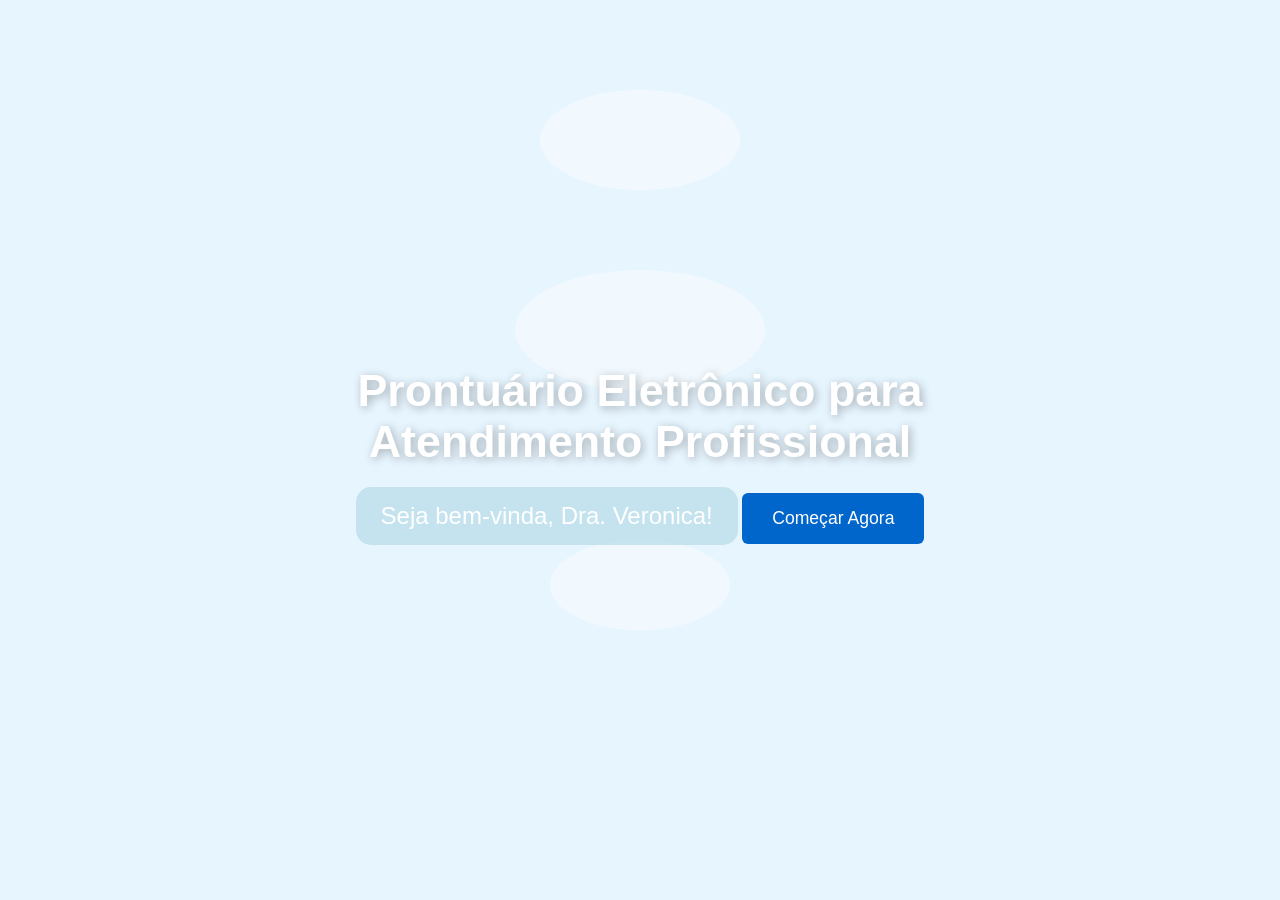
==== index.html @ eff9f122 "Add files via upload" ====
<!DOCTYPE html>
<html lang="pt-BR">
<head>
<meta charset="UTF-8" />
<meta name="viewport" content="width=device-width, initial-scale=1.0"/>
<title>Prontuário Eletrônico</title>

<style>
body, html {
  margin: 0;
  padding: 0;
  width: 100%;
  height: 100%;
  font-family: Arial, sans-serif;
  overflow-x: hidden;
}

.hero {
  background-image: url('img/Veronica.jpeg');
  background-size: cover;
  background-position: center 30%;
  width: 100%;
  height: 100vh;
  position: relative;
  display: flex;
  align-items: center;
  justify-content: center;
}

.overlay {
  position: absolute;
  top: 0;
  left: 0;
  width: 100%;
  height: 100%;
  background: rgba(135, 206, 250, 0.2);
  z-index: 1;
}

.cloud {
  position: absolute;
  background: rgba(255, 255, 255, 0.4);
  border-radius: 50%;
  width: 200px;
  height: 100px;
  top: 10%;
  animation: floatCloud 60s linear infinite;
  z-index: 2;
}

.cloud:nth-child(2) { top: 30%; width: 250px; height: 120px; animation-duration: 80s; }
.cloud:nth-child(3) { top: 60%; width: 180px; height: 90px; animation-duration: 100s; }

@keyframes floatCloud {
  0% { left: -250px; }
  100% { left: 100%; }
}

.hero-content {
  position: relative;
  z-index: 3;
  text-align: center;
  max-width: 600px;
  color: #ffffff;
}

.hero-content h1 {
  font-size: 2.8rem;
  margin-bottom: 20px;
  text-shadow: 2px 2px 10px rgba(0,0,0,0.3);
}

.hero-content .welcome {
  font-size: 1.5rem;
  padding: 15px 25px;
  background: rgba(173, 216, 230, 0.6);
  border-radius: 15px;
  display: inline-block;
  text-shadow: none;
  margin-bottom: 20px;
}

.hero-content .btn {
  padding: 15px 30px;
  font-size: 1.1rem;
  border: none;
  border-radius: 6px;
  cursor: pointer;
  background: #0066cc;
  color: white;
  transition: .3s ease;
}

.hero-content .btn:hover {
  background: #004a99;
}

@media (max-width: 768px) {
  .hero-content h1 { font-size: 2rem; }
  .hero-content .welcome { font-size: 1.2rem; padding: 10px 15px; }
  .hero-content .btn { width: 100%; }
}
</style>
</head>

<body>
<div class="hero">
  <div class="overlay"></div>
  <div class="cloud"></div>
  <div class="cloud"></div>
  <div class="cloud"></div>

  <div class="hero-content">
    <h1>Prontuário Eletrônico para Atendimento Profissional</h1>
    <div class="welcome">Seja bem-vinda, Dra. Veronica!</div>
    <button class="btn" onclick="window.location.href='login.html'">Começar Agora</button>
  </div>
</div>
</body>
</html>
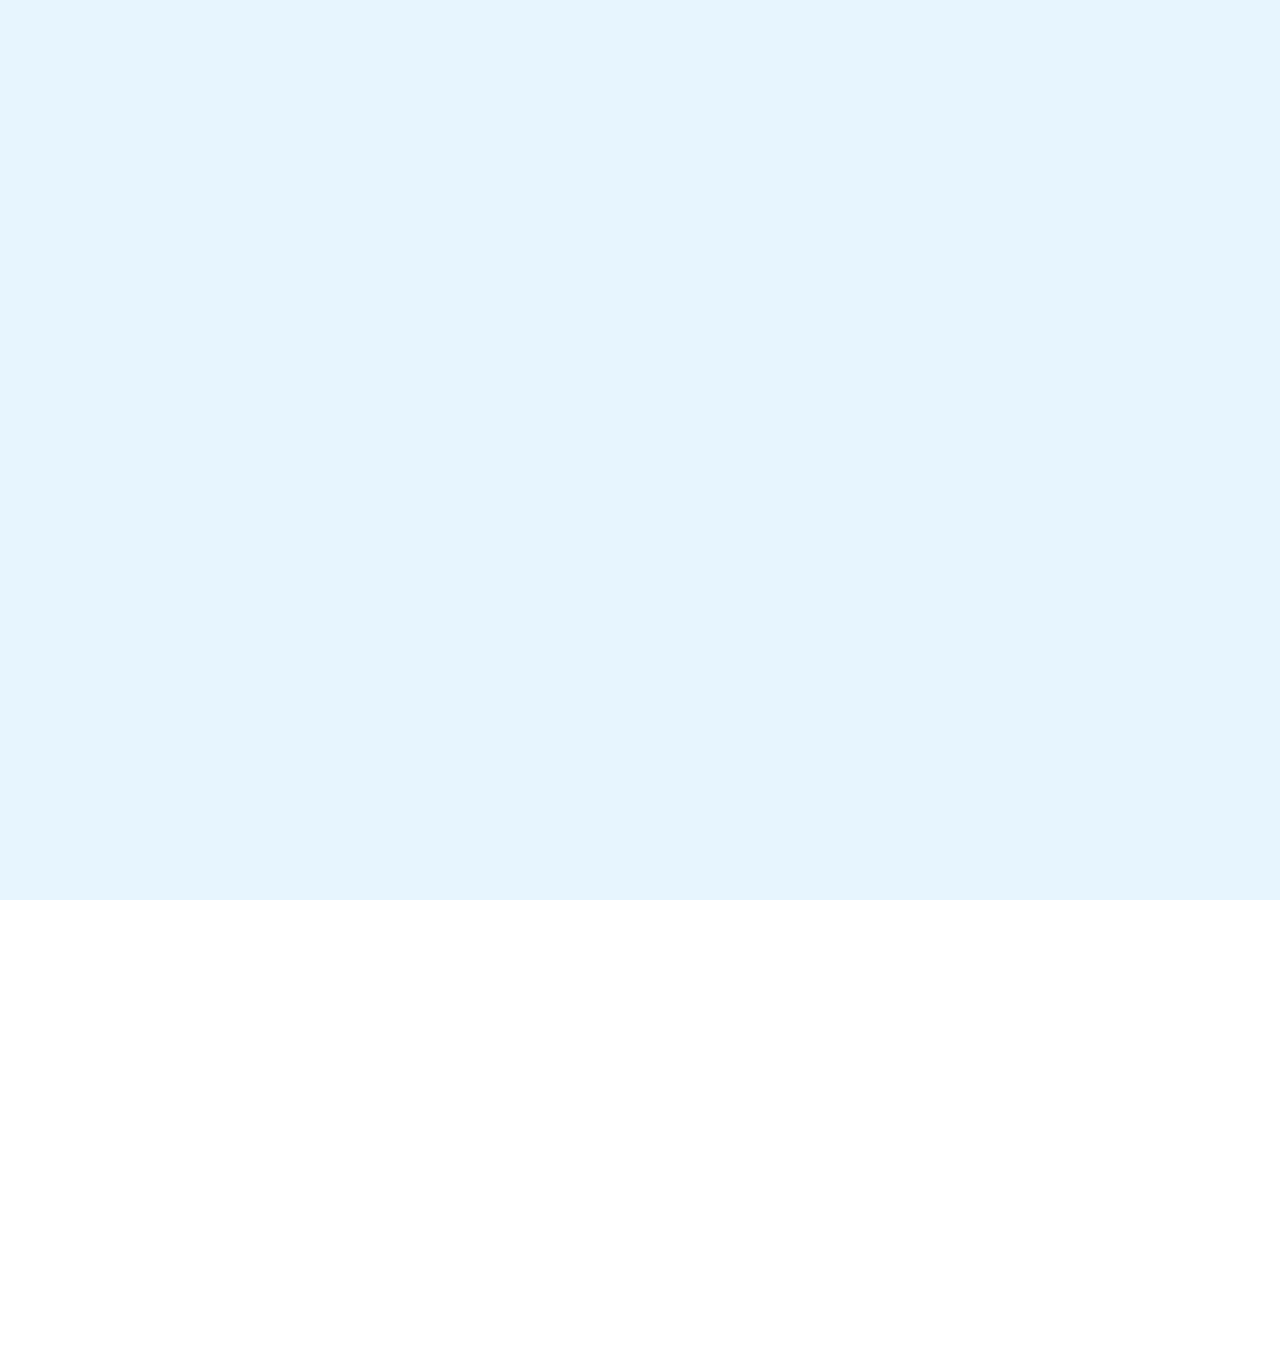
==== commit 8f4ebbeb: "Add files via upload" ====
--- a/index.html
+++ b/index.html
@@ -4,7 +4,6 @@
 <meta charset="UTF-8" />
 <meta name="viewport" content="width=device-width, initial-scale=1.0"/>
 <title>Prontuário Eletrônico</title>
-
 <style>
 body, html {
   margin: 0;
@@ -12,9 +11,8 @@
   width: 100%;
   height: 100%;
   font-family: Arial, sans-serif;
-  overflow-x: hidden;
+  overflow: hidden;
 }
-
 .hero {
   background-image: url('img/Veronica.jpeg');
   background-size: cover;
@@ -22,64 +20,53 @@
   width: 100%;
   height: 100vh;
   position: relative;
-  display: flex;
-  align-items: center;
-  justify-content: center;
 }
-
 .overlay {
   position: absolute;
+  top:0; left:0;
+  width:100%;
+  height:100%;
+  background: rgba(135,206,250,0.2);
+  z-index:1;
+}
+.cloud-top, .cloud-bottom {
+  position: absolute;
+  width: 100%;
+  height: 50%;
+  background: linear-gradient(to bottom, rgba(255,255,255,0.8), rgba(255,255,255,0));
+  z-index: 3;
   top: 0;
   left: 0;
-  width: 100%;
-  height: 100%;
-  background: rgba(135, 206, 250, 0.2);
-  z-index: 1;
+  transition: all 2s ease-in-out;
 }
-
-.cloud {
+.cloud-bottom {
+  top: 50%;
+  background: linear-gradient(to top, rgba(255,255,255,0.8), rgba(255,255,255,0));
+}
+.hero-content {
   position: absolute;
-  background: rgba(255, 255, 255, 0.4);
-  border-radius: 50%;
-  width: 200px;
-  height: 100px;
-  top: 10%;
-  animation: floatCloud 60s linear infinite;
-  z-index: 2;
+  top:50%;
+  left:50%;
+  transform: translate(-50%, -50%);
+  z-index: 4;
+  text-align: center;
+  opacity: 0;
+  transition: opacity 1s ease-in-out 2s;
+  color: #fff;
 }
-
-.cloud:nth-child(2) { top: 30%; width: 250px; height: 120px; animation-duration: 80s; }
-.cloud:nth-child(3) { top: 60%; width: 180px; height: 90px; animation-duration: 100s; }
-
-@keyframes floatCloud {
-  0% { left: -250px; }
-  100% { left: 100%; }
-}
-
-.hero-content {
-  position: relative;
-  z-index: 3;
-  text-align: center;
-  max-width: 600px;
-  color: #ffffff;
-}
-
 .hero-content h1 {
   font-size: 2.8rem;
   margin-bottom: 20px;
   text-shadow: 2px 2px 10px rgba(0,0,0,0.3);
 }
-
 .hero-content .welcome {
   font-size: 1.5rem;
   padding: 15px 25px;
-  background: rgba(173, 216, 230, 0.6);
+  background: rgba(173,216,230,0.6);
   border-radius: 15px;
   display: inline-block;
-  text-shadow: none;
   margin-bottom: 20px;
 }
-
 .hero-content .btn {
   padding: 15px 30px;
   font-size: 1.1rem;
@@ -90,31 +77,33 @@
   color: white;
   transition: .3s ease;
 }
-
-.hero-content .btn:hover {
-  background: #004a99;
-}
-
-@media (max-width: 768px) {
+.hero-content .btn:hover { background: #004a99; }
+@media (max-width:768px) {
   .hero-content h1 { font-size: 2rem; }
   .hero-content .welcome { font-size: 1.2rem; padding: 10px 15px; }
-  .hero-content .btn { width: 100%; }
+  .hero-content .btn { width:100%; }
 }
 </style>
 </head>
-
 <body>
 <div class="hero">
   <div class="overlay"></div>
-  <div class="cloud"></div>
-  <div class="cloud"></div>
-  <div class="cloud"></div>
-
-  <div class="hero-content">
-    <h1>Prontuário Eletrônico para Atendimento Profissional</h1>
+  <div class="cloud-top" id="cloud-top"></div>
+  <div class="cloud-bottom" id="cloud-bottom"></div>
+  <div class="hero-content" id="hero-content">
+    <h1>Prontuário Eletrônico</h1>
     <div class="welcome">Seja bem-vinda, Dra. Veronica!</div>
     <button class="btn" onclick="window.location.href='login.html'">Começar Agora</button>
   </div>
 </div>
+<script>
+window.addEventListener('load', () => {
+  document.getElementById('cloud-top').style.top = '-50%';
+  document.getElementById('cloud-bottom').style.top = '100%';
+  setTimeout(() => {
+    document.getElementById('hero-content').style.opacity = 1;
+  }, 2000);
+});
+</script>
 </body>
 </html>
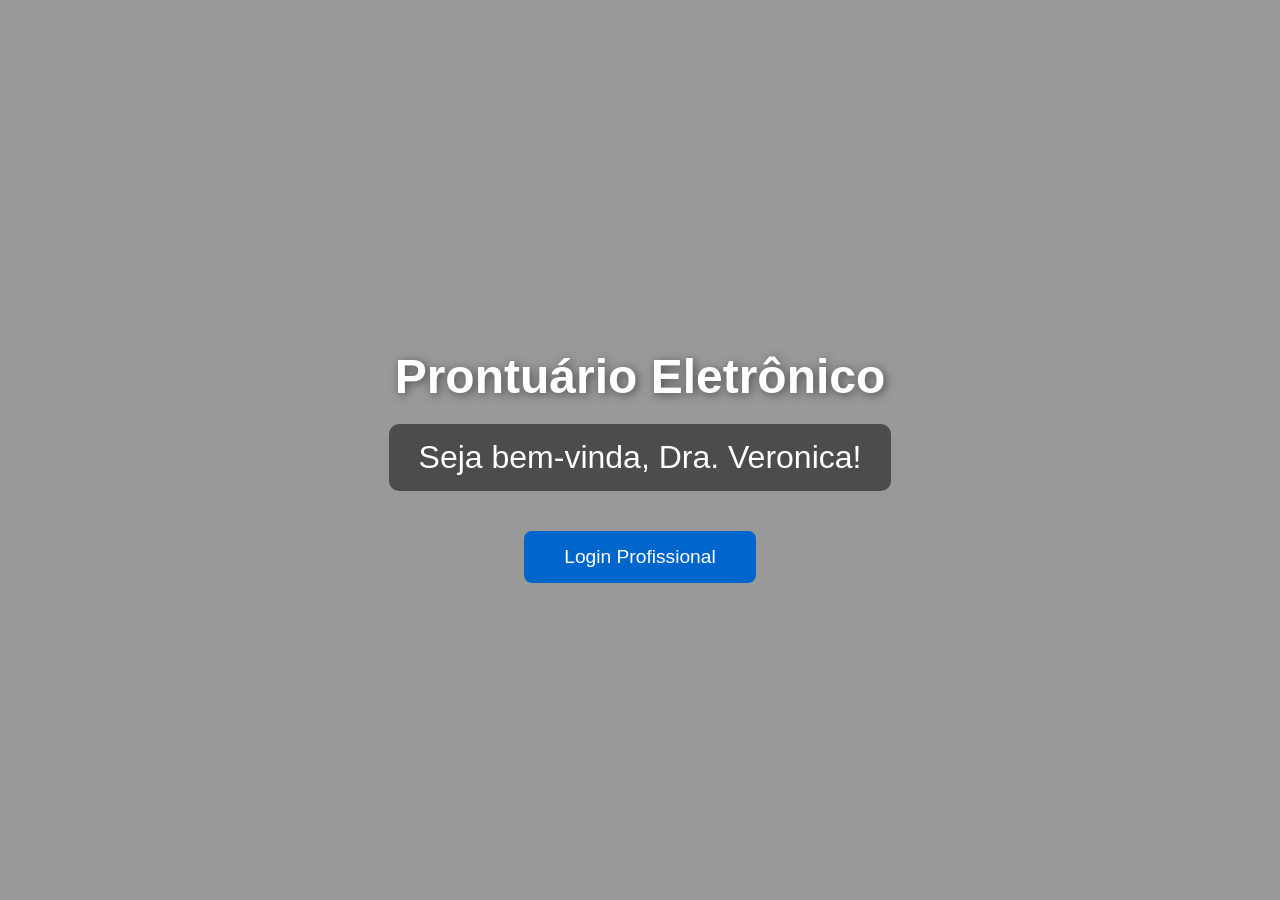
==== commit 3828313d: "Add files via upload" ====
--- a/index.html
+++ b/index.html
@@ -1,8 +1,8 @@
 <!DOCTYPE html>
 <html lang="pt-BR">
 <head>
-<meta charset="UTF-8" />
-<meta name="viewport" content="width=device-width, initial-scale=1.0"/>
+<meta charset="UTF-8">
+<meta name="viewport" content="width=device-width, initial-scale=1.0">
 <title>Prontuário Eletrônico</title>
 <style>
 body, html {
@@ -13,97 +13,84 @@
   font-family: Arial, sans-serif;
   overflow: hidden;
 }
+
 .hero {
-  background-image: url('img/Veronica.jpeg');
+  background-image: url('img/Veronica2.png');
   background-size: cover;
-  background-position: center 30%;
+  background-position: center 50%;
   width: 100%;
   height: 100vh;
   position: relative;
+  display: flex;
+  justify-content: center;
+  align-items: center;
+  flex-direction: column;
 }
+
 .overlay {
   position: absolute;
-  top:0; left:0;
+  top:0;
+  left:0;
   width:100%;
   height:100%;
-  background: rgba(135,206,250,0.2);
+  background: rgba(0,0,0,0.4);
   z-index:1;
 }
-.cloud-top, .cloud-bottom {
-  position: absolute;
-  width: 100%;
-  height: 50%;
-  background: linear-gradient(to bottom, rgba(255,255,255,0.8), rgba(255,255,255,0));
-  z-index: 3;
-  top: 0;
-  left: 0;
-  transition: all 2s ease-in-out;
+
+.hero-content {
+  position: relative;
+  z-index:2;
+  text-align: center;
+  color: #fff;
+  max-width: 700px;
 }
-.cloud-bottom {
-  top: 50%;
-  background: linear-gradient(to top, rgba(255,255,255,0.8), rgba(255,255,255,0));
+
+.hero-content h1 {
+  font-size: 3rem;
+  margin-bottom: 20px;
+  text-shadow: 2px 2px 10px rgba(0,0,0,0.5);
 }
-.hero-content {
-  position: absolute;
-  top:50%;
-  left:50%;
-  transform: translate(-50%, -50%);
-  z-index: 4;
-  text-align: center;
-  opacity: 0;
-  transition: opacity 1s ease-in-out 2s;
-  color: #fff;
+
+.hero-content .welcome {
+  font-size: 2rem;
+  margin-bottom: 40px;
+  background: rgba(0,0,0,0.5);
+  padding: 15px 30px;
+  border-radius: 10px;
 }
-.hero-content h1 {
-  font-size: 2.8rem;
-  margin-bottom: 20px;
-  text-shadow: 2px 2px 10px rgba(0,0,0,0.3);
+
+.hero-content .btn-login {
+  padding: 15px 40px;
+  font-size: 1.2rem;
+  border: none;
+  border-radius: 8px;
+  cursor: pointer;
+  background-color: #0066cc;
+  color: white;
+  transition: background 0.3s;
 }
-.hero-content .welcome {
-  font-size: 1.5rem;
-  padding: 15px 25px;
-  background: rgba(173,216,230,0.6);
-  border-radius: 15px;
-  display: inline-block;
-  margin-bottom: 20px;
+
+.hero-content .btn-login:hover {
+  background-color: #004a99;
 }
-.hero-content .btn {
-  padding: 15px 30px;
-  font-size: 1.1rem;
-  border: none;
-  border-radius: 6px;
-  cursor: pointer;
-  background: #0066cc;
-  color: white;
-  transition: .3s ease;
-}
-.hero-content .btn:hover { background: #004a99; }
+
 @media (max-width:768px) {
   .hero-content h1 { font-size: 2rem; }
-  .hero-content .welcome { font-size: 1.2rem; padding: 10px 15px; }
-  .hero-content .btn { width:100%; }
+  .hero-content .welcome { font-size: 1.5rem; padding: 10px 20px; }
+  .hero-content .btn-login { width: 80%; font-size: 1rem; }
 }
 </style>
 </head>
 <body>
+
 <div class="hero">
   <div class="overlay"></div>
-  <div class="cloud-top" id="cloud-top"></div>
-  <div class="cloud-bottom" id="cloud-bottom"></div>
-  <div class="hero-content" id="hero-content">
+  <div class="hero-content">
     <h1>Prontuário Eletrônico</h1>
     <div class="welcome">Seja bem-vinda, Dra. Veronica!</div>
-    <button class="btn" onclick="window.location.href='login.html'">Começar Agora</button>
+    <button class="btn-login" onclick="window.location.href='login.html'">Login Profissional</button>
   </div>
 </div>
-<script>
-window.addEventListener('load', () => {
-  document.getElementById('cloud-top').style.top = '-50%';
-  document.getElementById('cloud-bottom').style.top = '100%';
-  setTimeout(() => {
-    document.getElementById('hero-content').style.opacity = 1;
-  }, 2000);
-});
-</script>
+
 </body>
 </html>
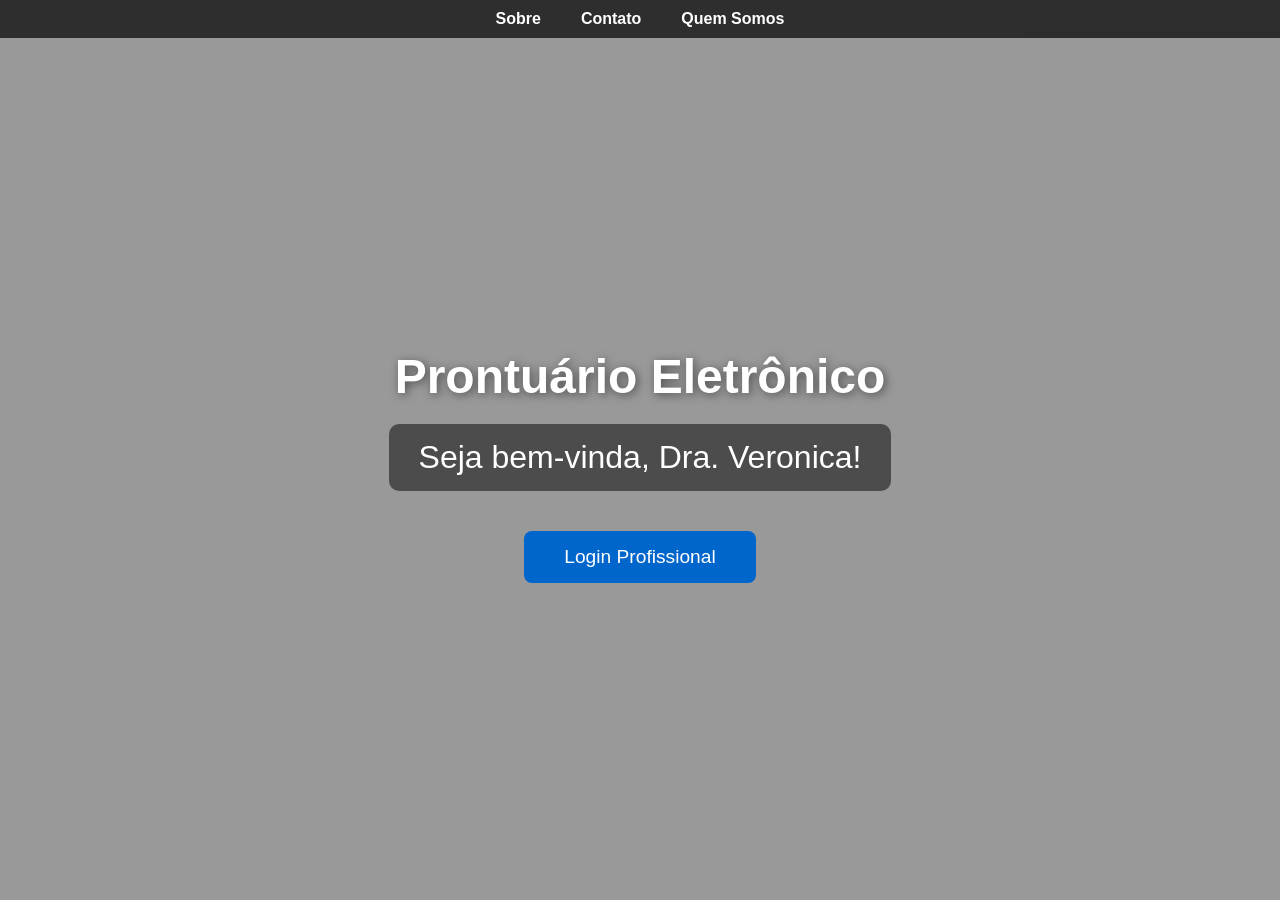
==== commit 0b767d0d: "Add files via upload" ====
--- a/index.html
+++ b/index.html
@@ -11,13 +11,39 @@
   width: 100%;
   height: 100%;
   font-family: Arial, sans-serif;
-  overflow: hidden;
+}
+
+header.navbar {
+  position: fixed;
+  top: 0;
+  width: 100%;
+  background: rgba(0,0,0,0.7);
+  z-index: 1000;
+  padding: 10px 0;
+}
+
+header.navbar nav {
+  display: flex;
+  justify-content: center;
+}
+
+header.navbar nav a {
+  color: white;
+  margin: 0 20px;
+  text-decoration: none;
+  font-weight: bold;
+  transition: color 0.3s;
+}
+
+header.navbar nav a:hover {
+  color: #00aaff;
 }
 
 .hero {
-  background-image: url('img/Veronica2.png');
+  background-image: url('img/Veronica2.jpeg');
   background-size: cover;
-  background-position: center 50%;
+  background-position: 50% 45%;
+  background-repeat: no-repeat;
   width: 100%;
   height: 100vh;
   position: relative;
@@ -83,6 +109,14 @@
 </head>
 <body>
 
+<header class="navbar">
+  <nav>
+    <a href="sobre.html">Sobre</a>
+    <a href="contato.html">Contato</a>
+    <a href="quem_somos.html">Quem Somos</a>
+  </nav>
+</header>
+
 <div class="hero">
   <div class="overlay"></div>
   <div class="hero-content">
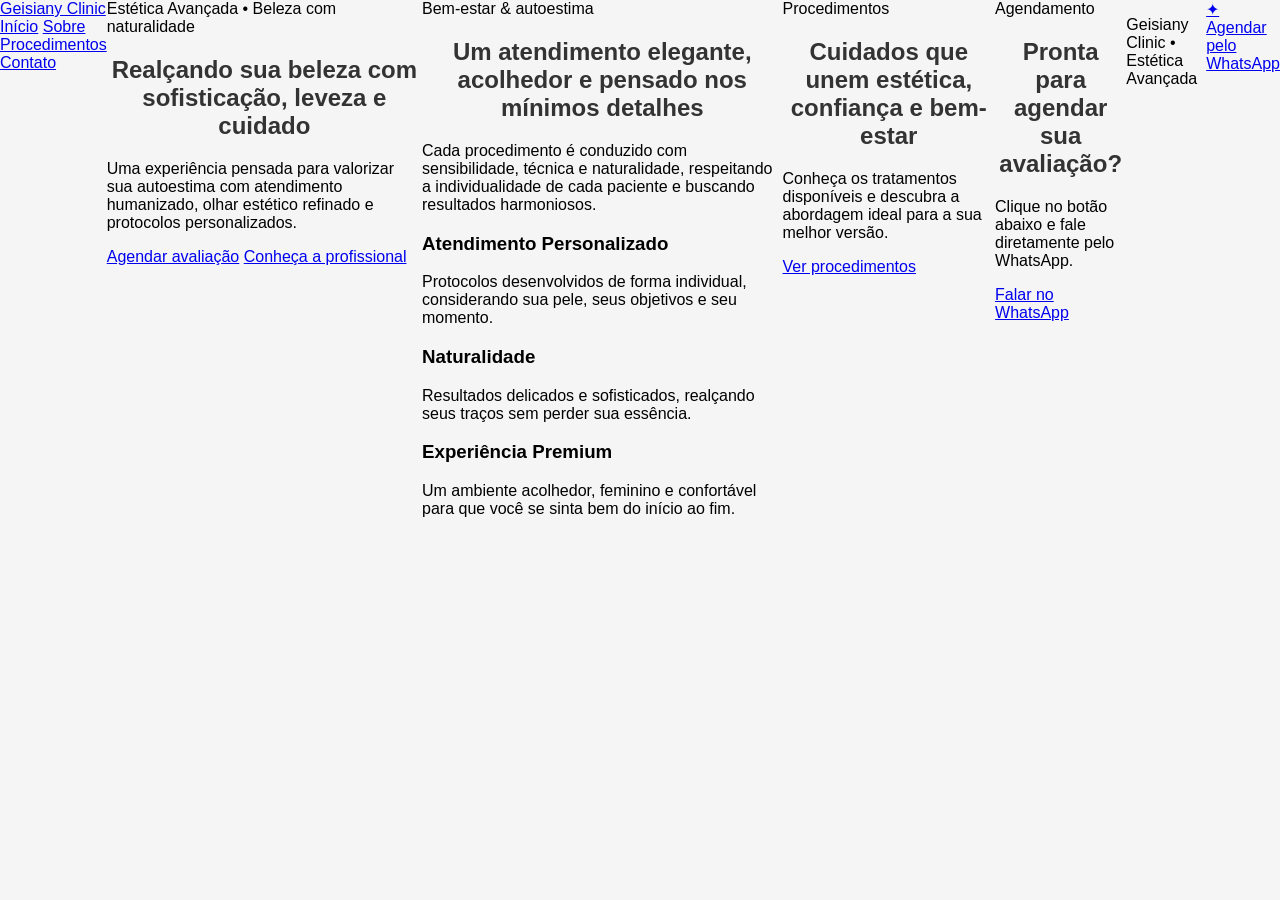
==== commit d3068d55: "Add files via upload" ====
--- a/index.html
+++ b/index.html
@@ -1,130 +1,119 @@
 <!DOCTYPE html>
 <html lang="pt-BR">
 <head>
-<meta charset="UTF-8">
-<meta name="viewport" content="width=device-width, initial-scale=1.0">
-<title>Prontuário Eletrônico</title>
-<style>
-body, html {
-  margin: 0;
-  padding: 0;
-  width: 100%;
-  height: 100%;
-  font-family: Arial, sans-serif;
-}
-
-header.navbar {
-  position: fixed;
-  top: 0;
-  width: 100%;
-  background: rgba(0,0,0,0.7);
-  z-index: 1000;
-  padding: 10px 0;
-}
-
-header.navbar nav {
-  display: flex;
-  justify-content: center;
-}
-
-header.navbar nav a {
-  color: white;
-  margin: 0 20px;
-  text-decoration: none;
-  font-weight: bold;
-  transition: color 0.3s;
-}
-
-header.navbar nav a:hover {
-  color: #00aaff;
-}
-
-.hero {
-  background-image: url('img/Veronica2.jpeg');
-  background-size: cover;
-  background-position: 50% 45%;
-  background-repeat: no-repeat;
-  width: 100%;
-  height: 100vh;
-  position: relative;
-  display: flex;
-  justify-content: center;
-  align-items: center;
-  flex-direction: column;
-}
-
-.overlay {
-  position: absolute;
-  top:0;
-  left:0;
-  width:100%;
-  height:100%;
-  background: rgba(0,0,0,0.4);
-  z-index:1;
-}
-
-.hero-content {
-  position: relative;
-  z-index:2;
-  text-align: center;
-  color: #fff;
-  max-width: 700px;
-}
-
-.hero-content h1 {
-  font-size: 3rem;
-  margin-bottom: 20px;
-  text-shadow: 2px 2px 10px rgba(0,0,0,0.5);
-}
-
-.hero-content .welcome {
-  font-size: 2rem;
-  margin-bottom: 40px;
-  background: rgba(0,0,0,0.5);
-  padding: 15px 30px;
-  border-radius: 10px;
-}
-
-.hero-content .btn-login {
-  padding: 15px 40px;
-  font-size: 1.2rem;
-  border: none;
-  border-radius: 8px;
-  cursor: pointer;
-  background-color: #0066cc;
-  color: white;
-  transition: background 0.3s;
-}
-
-.hero-content .btn-login:hover {
-  background-color: #004a99;
-}
-
-@media (max-width:768px) {
-  .hero-content h1 { font-size: 2rem; }
-  .hero-content .welcome { font-size: 1.5rem; padding: 10px 20px; }
-  .hero-content .btn-login { width: 80%; font-size: 1rem; }
-}
-</style>
+  <meta charset="UTF-8" />
+  <meta name="viewport" content="width=device-width, initial-scale=1.0" />
+  <title>Geisiany Clinic | Estética Avançada</title>
+  <link rel="stylesheet" href="style.css" />
 </head>
 <body>
+  <header class="navbar">
+    <div class="nav-wrapper">
+      <a class="brand" href="index.html">Geisiany Clinic</a>
+      <nav>
+        <a href="index.html">Início</a>
+        <a href="sobre.html">Sobre</a>
+        <a href="servicos.html">Procedimentos</a>
+        <a href="contato.html">Contato</a>
+      </nav>
+    </div>
+  </header>
 
-<header class="navbar">
-  <nav>
-    <a href="sobre.html">Sobre</a>
-    <a href="contato.html">Contato</a>
-    <a href="quem_somos.html">Quem Somos</a>
-  </nav>
-</header>
+  <section class="hero">
+    <div class="overlay"></div>
 
-<div class="hero">
-  <div class="overlay"></div>
-  <div class="hero-content">
-    <h1>Prontuário Eletrônico</h1>
-    <div class="welcome">Seja bem-vinda, Dra. Veronica!</div>
-    <button class="btn-login" onclick="window.location.href='login.html'">Login Profissional</button>
-  </div>
-</div>
+    <div class="hero-content">
+      <span class="tag">Estética Avançada • Beleza com naturalidade</span>
+      <h1>Realçando sua beleza com sofisticação, leveza e cuidado</h1>
+      <p>
+        Uma experiência pensada para valorizar sua autoestima com atendimento
+        humanizado, olhar estético refinado e protocolos personalizados.
+      </p>
 
+      <div class="hero-buttons">
+        <a href="https://wa.me/5537920007691?text=Olá,%20gostaria%20de%20agendar%20uma%20avaliação." target="_blank" rel="noopener" class="btn btn-primary">Agendar avaliação</a>
+        <a href="sobre.html" class="btn btn-secondary">Conheça a profissional</a>
+      </div>
+    </div>
+  </section>
+
+  <section class="section intro">
+    <div class="section-header">
+      <span class="mini-tag">Bem-estar & autoestima</span>
+      <h2>Um atendimento elegante, acolhedor e pensado nos mínimos detalhes</h2>
+      <p>
+        Cada procedimento é conduzido com sensibilidade, técnica e naturalidade,
+        respeitando a individualidade de cada paciente e buscando resultados
+        harmoniosos.
+      </p>
+    </div>
+
+    <div class="cards">
+      <article class="card">
+        <h3>Atendimento Personalizado</h3>
+        <p>
+          Protocolos desenvolvidos de forma individual, considerando sua pele,
+          seus objetivos e seu momento.
+        </p>
+      </article>
+
+      <article class="card">
+        <h3>Naturalidade</h3>
+        <p>
+          Resultados delicados e sofisticados, realçando seus traços sem perder
+          sua essência.
+        </p>
+      </article>
+
+      <article class="card">
+        <h3>Experiência Premium</h3>
+        <p>
+          Um ambiente acolhedor, feminino e confortável para que você se sinta
+          bem do início ao fim.
+        </p>
+      </article>
+    </div>
+  </section>
+
+  <section class="section highlight">
+    <div class="highlight-box">
+      <div>
+        <span class="mini-tag">Procedimentos</span>
+        <h2>Cuidados que unem estética, confiança e bem-estar</h2>
+        <p>
+          Conheça os tratamentos disponíveis e descubra a abordagem ideal para a
+          sua melhor versão.
+        </p>
+      </div>
+      <a href="servicos.html" class="btn btn-primary">Ver procedimentos</a>
+    </div>
+  </section>
+
+  <section class="section contact-cta">
+    <div class="section-header">
+      <span class="mini-tag">Agendamento</span>
+      <h2>Pronta para agendar sua avaliação?</h2>
+      <p>
+        Clique no botão abaixo e fale diretamente pelo WhatsApp.
+      </p>
+      <a href="https://wa.me/5537920007691?text=Olá,%20gostaria%20de%20agendar%20uma%20avaliação." target="_blank" rel="noopener" class="btn btn-primary">Falar no WhatsApp</a>
+    </div>
+  </section>
+
+  <footer class="footer">
+    <p>Geisiany Clinic • Estética Avançada</p>
+  </footer>
+
+  <a
+    href="https://wa.me/5537920007691?text=Olá,%20gostaria%20de%20agendar%20uma%20avaliação."
+    class="whatsapp-float"
+    target="_blank"
+    rel="noopener"
+    aria-label="Falar no WhatsApp"
+    title="Falar no WhatsApp"
+  >
+    <span class="wa-icon">✦</span>
+    <span class="wa-text">Agendar pelo WhatsApp</span>
+  </a>
 </body>
-</html>+</html>
--- a/style.css
+++ b/style.css
@@ -0,0 +1,68 @@
+body {
+  font-family: Arial, sans-serif;
+  background: #f5f5f5;
+  margin: 0;
+  padding: 0;
+  display: flex;
+  justify-content: center;
+  align-items: flex-start;
+  min-height: 100vh;
+}
+
+.container {
+  background: white;
+  margin-top: 50px;
+  padding: 20px;
+  border-radius: 8px;
+  width: 100%;
+  max-width: 600px;
+  box-shadow: 0 0 10px rgba(0,0,0,0.1);
+}
+
+h1, h2 {
+  text-align: center;
+  color: #333;
+}
+
+form {
+  display: flex;
+  flex-direction: column;
+  margin-bottom: 20px;
+}
+
+input, textarea, button {
+  margin-bottom: 10px;
+  padding: 10px;
+  font-size: 16px;
+  border-radius: 5px;
+  border: 1px solid #ccc;
+}
+
+button {
+  background-color: #007bff;
+  color: white;
+  border: none;
+  cursor: pointer;
+}
+
+button:hover {
+  background-color: #0056b3;
+}
+
+#pacientes-list, #historico {
+  max-height: 300px;
+  overflow-y: auto;
+  border-top: 1px solid #ccc;
+  padding-top: 10px;
+}
+
+.paciente, .atendimento {
+  margin-bottom: 10px;
+  padding: 8px;
+  background: #e0e0e0;
+  border-radius: 5px;
+}
+
+.paciente strong, .atendimento strong {
+  color: #007bff;
+}
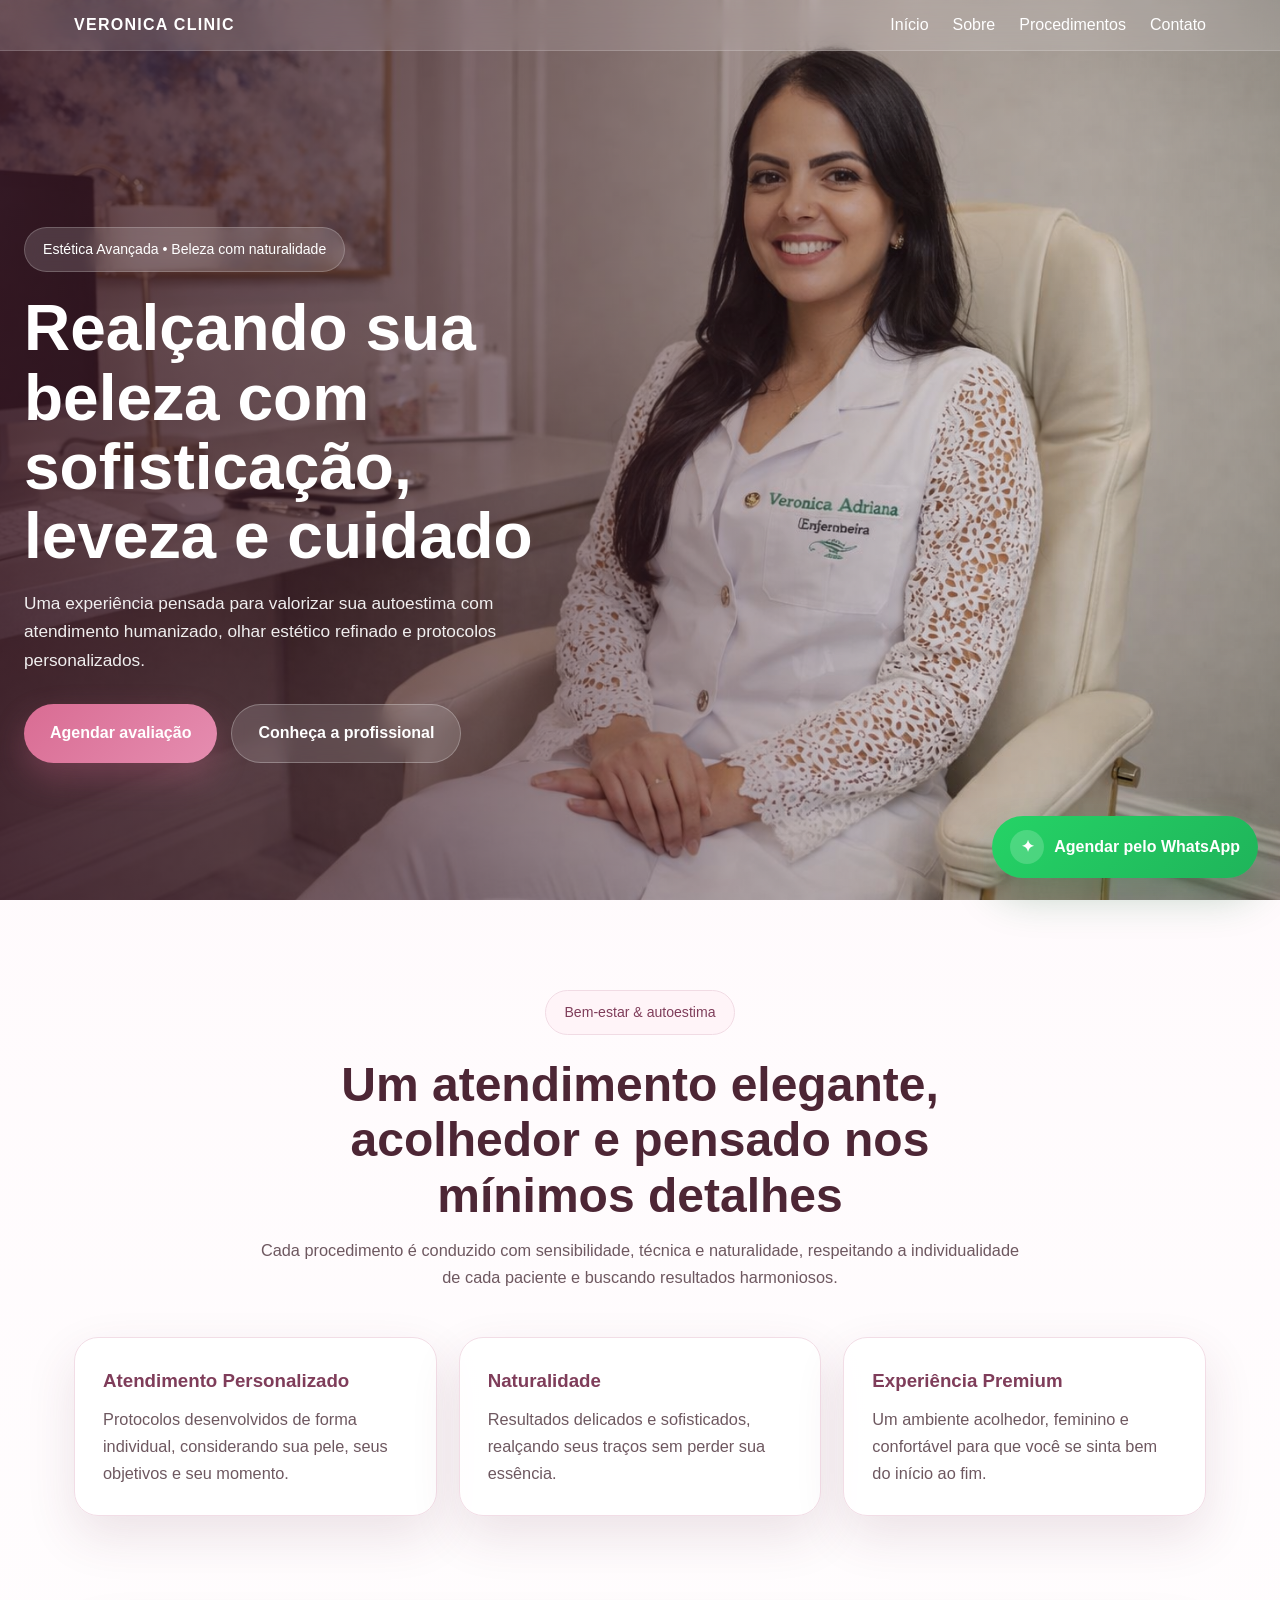
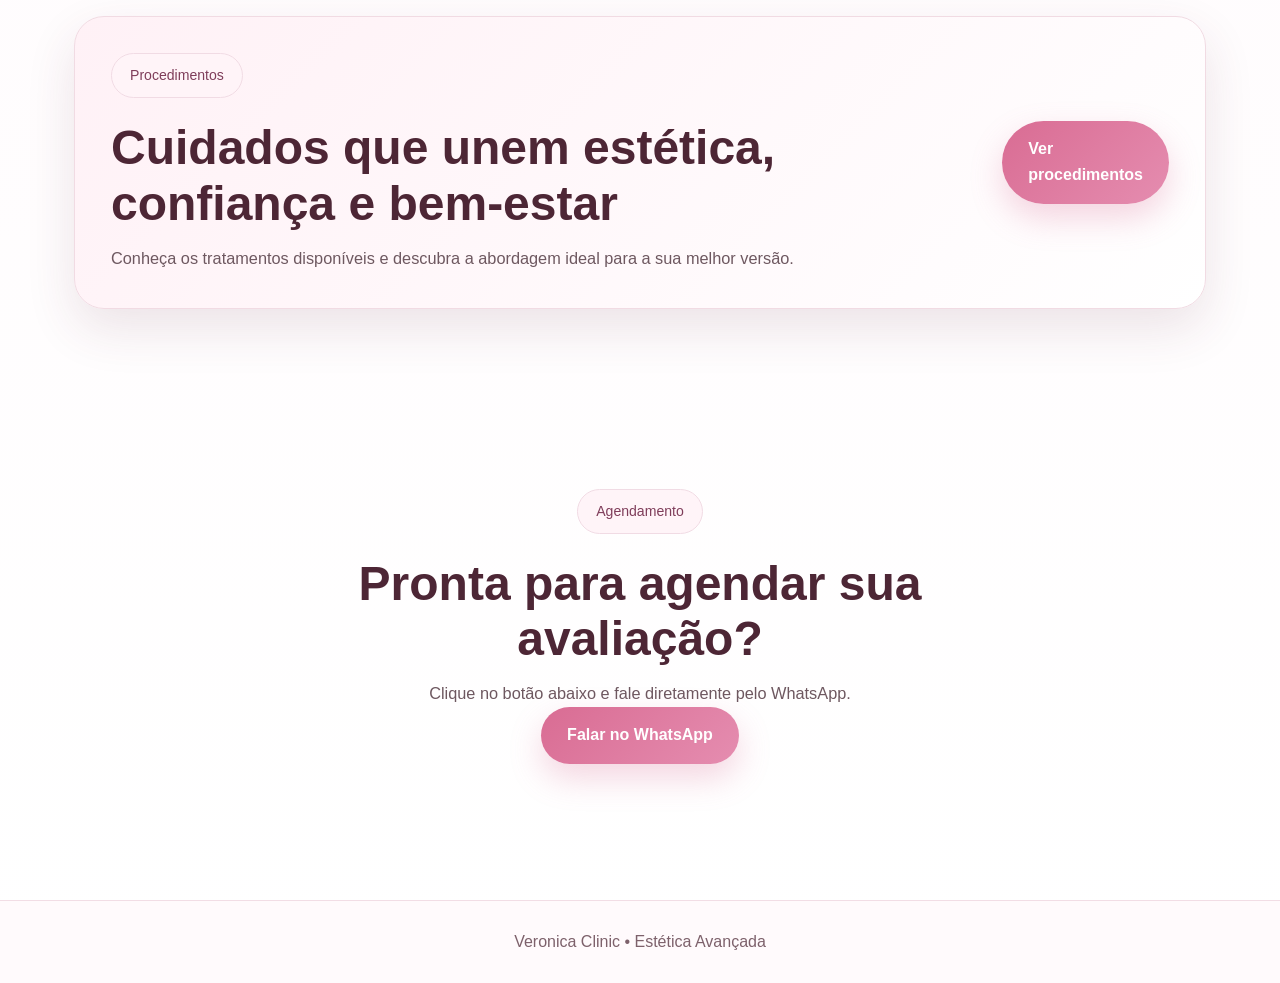
==== commit b3869a64: "Add files via upload" ====
--- a/index.html
+++ b/index.html
@@ -3,13 +3,13 @@
 <head>
   <meta charset="UTF-8" />
   <meta name="viewport" content="width=device-width, initial-scale=1.0" />
-  <title>Geisiany Clinic | Estética Avançada</title>
+  <title>Veronica Clinic | Estética Avançada</title>
   <link rel="stylesheet" href="style.css" />
 </head>
 <body>
   <header class="navbar">
     <div class="nav-wrapper">
-      <a class="brand" href="index.html">Geisiany Clinic</a>
+      <a class="brand" href="index.html">Veronica Clinic</a>
       <nav>
         <a href="index.html">Início</a>
         <a href="sobre.html">Sobre</a>
@@ -101,7 +101,7 @@
   </section>
 
   <footer class="footer">
-    <p>Geisiany Clinic • Estética Avançada</p>
+    <p>Veronica Clinic • Estética Avançada</p>
   </footer>
 
   <a
--- a/style.css
+++ b/style.css
@@ -1,68 +1,602 @@
-body {
-  font-family: Arial, sans-serif;
-  background: #f5f5f5;
+:root {
+  --rosa-principal: #d96c93;
+  --rosa-claro: #f7d9e4;
+  --rosa-suave: #fff4f8;
+  --rosa-quente: #c35680;
+  --vinho: #7f3d5a;
+  --texto: #47333a;
+  --branco: #ffffff;
+  --nude: #f8eef2;
+  --sombra: 0 20px 50px rgba(95, 43, 65, 0.12);
+  --radius: 24px;
+}
+
+* {
   margin: 0;
   padding: 0;
+  box-sizing: border-box;
+}
+
+html {
+  scroll-behavior: smooth;
+}
+
+body {
+  font-family: "Segoe UI", Arial, sans-serif;
+  color: var(--texto);
+  background: linear-gradient(to bottom, #fff8fb, #ffffff);
+  line-height: 1.65;
+}
+
+a {
+  text-decoration: none;
+}
+
+.navbar {
+  position: fixed;
+  top: 0;
+  width: 100%;
+  z-index: 1000;
+  background: rgba(255, 247, 250, 0.14);
+  backdrop-filter: blur(14px);
+  border-bottom: 1px solid rgba(255, 255, 255, 0.16);
+}
+
+.navbar.solid {
+  background: rgba(255, 251, 252, 0.96);
+  border-bottom: 1px solid #f1dbe4;
+}
+
+.nav-wrapper {
+  max-width: 1180px;
+  margin: 0 auto;
+  padding: 12px 24px;
   display: flex;
+  align-items: center;
+  justify-content: space-between;
+  gap: 20px;
+}
+
+.brand {
+  color: var(--branco);
+  font-weight: 700;
+  letter-spacing: 0.08em;
+  text-transform: uppercase;
+  font-size: 1rem;
+}
+
+.brand.dark {
+  color: var(--vinho);
+}
+
+.navbar nav {
+  display: flex;
+  gap: 24px;
+  flex-wrap: wrap;
+}
+
+.navbar nav a {
+  color: var(--branco);
+  font-weight: 500;
+  transition: 0.25s ease;
+}
+
+.dark-nav a {
+  color: var(--vinho) !important;
+}
+
+.navbar nav a:hover {
+  color: var(--rosa-claro);
+}
+
+.dark-nav a:hover {
+  color: var(--rosa-quente) !important;
+}
+
+.hero {
+  position: relative;
+  min-height: 100vh;
+  background-image: url('img/Veronica.jpeg');
+  background-size: cover;
+  background-position: right 18%;
+  background-repeat: no-repeat;
+  display: flex;
+  align-items: center;
+  padding: 150px 24px 60px;
+}
+
+.overlay {
+  position: absolute;
+  inset: 0;
+  background:
+    linear-gradient(
+      to right,
+      rgba(58, 23, 37, 0.78) 0%,
+      rgba(58, 23, 37, 0.55) 35%,
+      rgba(58, 23, 37, 0.18) 70%,
+      rgba(58, 23, 37, 0.06) 100%
+    );
+}
+
+.hero-content {
+  position: relative;
+  z-index: 2;
+  max-width: 760px;
+  color: var(--branco);
+}
+
+.tag,
+.mini-tag {
+  display: inline-block;
+  padding: 10px 18px;
+  border-radius: 999px;
+  margin-bottom: 22px;
+  font-size: 0.88rem;
+  backdrop-filter: blur(8px);
+}
+
+.tag {
+  background: rgba(255, 255, 255, 0.15);
+  border: 1px solid rgba(255, 255, 255, 0.2);
+  color: var(--branco);
+}
+
+.mini-tag {
+  background: var(--rosa-suave);
+  border: 1px solid #f1dbe4;
+  color: var(--vinho);
+}
+
+.hero h1,
+.page-hero h1 {
+  font-size: clamp(2.4rem, 5vw, 4.7rem);
+  line-height: 1.08;
+  margin-bottom: 18px;
+}
+
+.hero p,
+.page-hero p {
+  font-size: 1.08rem;
+  max-width: 640px;
+  margin-bottom: 30px;
+}
+
+.hero p {
+  color: rgba(255, 255, 255, 0.92);
+}
+
+.hero-buttons {
+  display: flex;
+  gap: 14px;
+  flex-wrap: wrap;
+}
+
+.btn,
+button {
+  display: inline-flex;
+  align-items: center;
   justify-content: center;
-  align-items: flex-start;
-  min-height: 100vh;
-}
-
-.container {
-  background: white;
-  margin-top: 50px;
-  padding: 20px;
-  border-radius: 8px;
+  border: none;
+  border-radius: 999px;
+  padding: 15px 26px;
+  font-weight: 600;
+  cursor: pointer;
+  transition: 0.28s ease;
+}
+
+.btn-primary,
+button {
+  background: linear-gradient(135deg, var(--rosa-principal), #e58db0);
+  color: var(--branco);
+  box-shadow: 0 14px 32px rgba(217, 108, 147, 0.28);
+}
+
+.btn-primary:hover,
+button:hover {
+  transform: translateY(-2px);
+  filter: brightness(1.03);
+}
+
+.btn-secondary {
+  color: var(--branco);
+  background: rgba(255, 255, 255, 0.14);
+  border: 1px solid rgba(255, 255, 255, 0.26);
+  backdrop-filter: blur(8px);
+}
+
+.btn-secondary:hover {
+  background: rgba(255, 255, 255, 0.22);
+}
+
+.page-shell {
+  padding-top: 90px;
+}
+
+.section {
+  max-width: 1180px;
+  margin: 0 auto;
+  padding: 90px 24px;
+}
+
+.page-hero {
+  padding-bottom: 24px;
+}
+
+.section-header {
+  text-align: center;
+  max-width: 780px;
+  margin: 0 auto 46px;
+}
+
+.section h2 {
+  font-size: clamp(2rem, 4vw, 3rem);
+  line-height: 1.15;
+  margin-bottom: 14px;
+  color: #4d2635;
+}
+
+.section p {
+  color: #6e5860;
+  font-size: 1.02rem;
+}
+
+.cards {
+  display: grid;
+  grid-template-columns: repeat(3, 1fr);
+  gap: 22px;
+}
+
+.card,
+.soft-card {
+  background: rgba(255, 255, 255, 0.9);
+  border: 1px solid #f2dde6;
+  border-radius: var(--radius);
+  padding: 28px;
+  box-shadow: var(--sombra);
+  transition: 0.28s ease;
+}
+
+.card:hover,
+.soft-card:hover {
+  transform: translateY(-6px);
+}
+
+.card h3,
+.soft-card h2 {
+  color: var(--vinho);
+  margin-bottom: 10px;
+}
+
+.highlight {
+  padding-top: 10px;
+}
+
+.highlight-box {
+  display: flex;
+  justify-content: space-between;
+  align-items: center;
+  gap: 24px;
+  background: linear-gradient(135deg, #fff1f6, #ffffff);
+  border: 1px solid #f1dbe3;
+  border-radius: 30px;
+  padding: 36px;
+  box-shadow: var(--sombra);
+}
+
+.two-columns,
+.contact-grid {
+  display: grid;
+  grid-template-columns: repeat(2, 1fr);
+  gap: 24px;
+}
+
+form {
+  display: grid;
+  gap: 14px;
+}
+
+input,
+textarea {
   width: 100%;
-  max-width: 600px;
-  box-shadow: 0 0 10px rgba(0,0,0,0.1);
-}
-
-h1, h2 {
+  padding: 15px 16px;
+  border-radius: 16px;
+  border: 1px solid #ead3dc;
+  background: #fffafd;
+  outline: none;
+  font-size: 1rem;
+  color: var(--texto);
+}
+
+input:focus,
+textarea:focus {
+  border-color: var(--rosa-principal);
+  box-shadow: 0 0 0 4px rgba(217, 108, 147, 0.12);
+}
+
+textarea {
+  min-height: 140px;
+  resize: vertical;
+}
+
+.footer {
   text-align: center;
-  color: #333;
-}
-
-form {
-  display: flex;
-  flex-direction: column;
-  margin-bottom: 20px;
-}
-
-input, textarea, button {
-  margin-bottom: 10px;
-  padding: 10px;
-  font-size: 16px;
-  border-radius: 5px;
-  border: 1px solid #ccc;
-}
-
-button {
-  background-color: #007bff;
-  color: white;
-  border: none;
-  cursor: pointer;
-}
-
-button:hover {
-  background-color: #0056b3;
-}
-
-#pacientes-list, #historico {
-  max-height: 300px;
-  overflow-y: auto;
-  border-top: 1px solid #ccc;
-  padding-top: 10px;
-}
-
-.paciente, .atendimento {
-  margin-bottom: 10px;
-  padding: 8px;
-  background: #e0e0e0;
-  border-radius: 5px;
-}
-
-.paciente strong, .atendimento strong {
-  color: #007bff;
-}+  padding: 28px 20px;
+  color: #7d616b;
+  border-top: 1px solid #f2dde5;
+  background: #fffafc;
+}
+
+.whatsapp-float {
+  position: fixed;
+  right: 22px;
+  bottom: 22px;
+  z-index: 1100;
+  display: inline-flex;
+  align-items: center;
+  gap: 10px;
+  padding: 14px 18px;
+  border-radius: 999px;
+  background: linear-gradient(135deg, #25d366, #1fb45a);
+  color: #ffffff;
+  box-shadow: 0 18px 40px rgba(24, 110, 53, 0.28);
+  font-weight: 700;
+  transition: 0.28s ease;
+}
+
+.whatsapp-float:hover {
+  transform: translateY(-3px) scale(1.01);
+}
+
+.wa-icon {
+  width: 34px;
+  height: 34px;
+  border-radius: 50%;
+  display: inline-flex;
+  align-items: center;
+  justify-content: center;
+  background: rgba(255, 255, 255, 0.18);
+  font-size: 1rem;
+}
+
+.wa-text {
+  white-space: nowrap;
+}
+
+@media (max-width: 960px) {
+  .cards,
+  .two-columns,
+  .contact-grid {
+    grid-template-columns: 1fr;
+  }
+
+  .highlight-box {
+    flex-direction: column;
+    align-items: flex-start;
+  }
+
+  .nav-wrapper {
+    flex-direction: column;
+  }
+
+  .hero {
+    justify-content: center;
+  }
+
+  .hero-content {
+    text-align: center;
+    margin: 0 auto;
+  }
+
+  .hero p {
+    margin-left: auto;
+    margin-right: auto;
+  }
+
+  .hero-buttons {
+    justify-content: center;
+  }
+}
+
+@media (max-width: 640px) {
+  .navbar nav {
+    justify-content: center;
+    gap: 14px;
+  }
+
+  .section {
+    padding: 70px 18px;
+  }
+
+  .whatsapp-float {
+    right: 14px;
+    bottom: 14px;
+    padding: 12px 14px;
+  }
+
+  .wa-text {
+    display: none;
+  }
+}
+
+.hero-content { max-width: 560px; }
+
+
+/* Mobile refinements */
+@media (max-width: 768px) {
+  .nav-wrapper {
+    padding: 14px 16px;
+    gap: 10px;
+  }
+
+  .brand,
+  .brand.dark {
+    font-size: 0.92rem;
+    letter-spacing: 0.06em;
+    text-align: center;
+  }
+
+  .navbar nav {
+    width: 100%;
+    justify-content: center;
+    gap: 10px 14px;
+  }
+
+  .navbar nav a {
+    font-size: 0.92rem;
+  }
+
+  .hero {
+    min-height: 100svh;
+    padding: 128px 18px 36px;
+    background-position: 76% center;
+    align-items: center;
+  }
+
+  .overlay {
+    background:
+      linear-gradient(
+        to bottom,
+        rgba(58, 23, 37, 0.70) 0%,
+        rgba(58, 23, 37, 0.56) 42%,
+        rgba(58, 23, 37, 0.34) 100%
+      );
+  }
+
+  .hero-content {
+    max-width: 100%;
+    text-align: center;
+    margin: 0 auto;
+  }
+
+  .tag {
+    font-size: 0.78rem;
+    padding: 8px 14px;
+    margin-bottom: 16px;
+  }
+
+  .hero h1 {
+    font-size: 2rem;
+    line-height: 1.12;
+    margin-bottom: 14px;
+  }
+
+  .hero p {
+    font-size: 0.98rem;
+    line-height: 1.55;
+    max-width: 100%;
+    margin-bottom: 22px;
+  }
+
+  .hero-buttons {
+    width: 100%;
+    flex-direction: column;
+    gap: 10px;
+  }
+
+  .hero-buttons .btn {
+    width: 100%;
+    min-height: 52px;
+    padding: 14px 18px;
+  }
+
+  .section {
+    padding: 56px 16px;
+  }
+
+  .page-shell {
+    padding-top: 82px;
+  }
+
+  .page-hero {
+    padding-bottom: 10px;
+  }
+
+  .section-header {
+    margin-bottom: 30px;
+  }
+
+  .section h2,
+  .page-hero h1 {
+    font-size: 1.75rem;
+    line-height: 1.18;
+  }
+
+  .section p,
+  .page-hero p,
+  .card p,
+  .soft-card p {
+    font-size: 0.96rem;
+  }
+
+  .card,
+  .soft-card {
+    padding: 22px 18px;
+    border-radius: 20px;
+  }
+
+  .highlight-box {
+    padding: 24px 18px;
+    border-radius: 24px;
+  }
+
+  form {
+    gap: 12px;
+  }
+
+  input,
+  textarea {
+    font-size: 16px;
+    padding: 14px 14px;
+    border-radius: 14px;
+  }
+
+  .btn,
+  button {
+    min-height: 50px;
+  }
+
+  .whatsapp-float {
+    right: 12px;
+    bottom: 12px;
+    padding: 12px 14px;
+    border-radius: 999px;
+  }
+
+  .wa-icon {
+    width: 30px;
+    height: 30px;
+  }
+
+  .wa-text {
+    display: none;
+  }
+}
+
+@media (max-width: 420px) {
+  .hero {
+    padding-top: 122px;
+    background-position: 80% center;
+  }
+
+  .hero h1 {
+    font-size: 1.8rem;
+  }
+
+  .hero p {
+    font-size: 0.93rem;
+  }
+
+  .navbar nav a {
+    font-size: 0.88rem;
+  }
+
+  .section h2,
+  .page-hero h1 {
+    font-size: 1.55rem;
+  }
+
+  .tag,
+  .mini-tag {
+    font-size: 0.74rem;
+  }
+}
